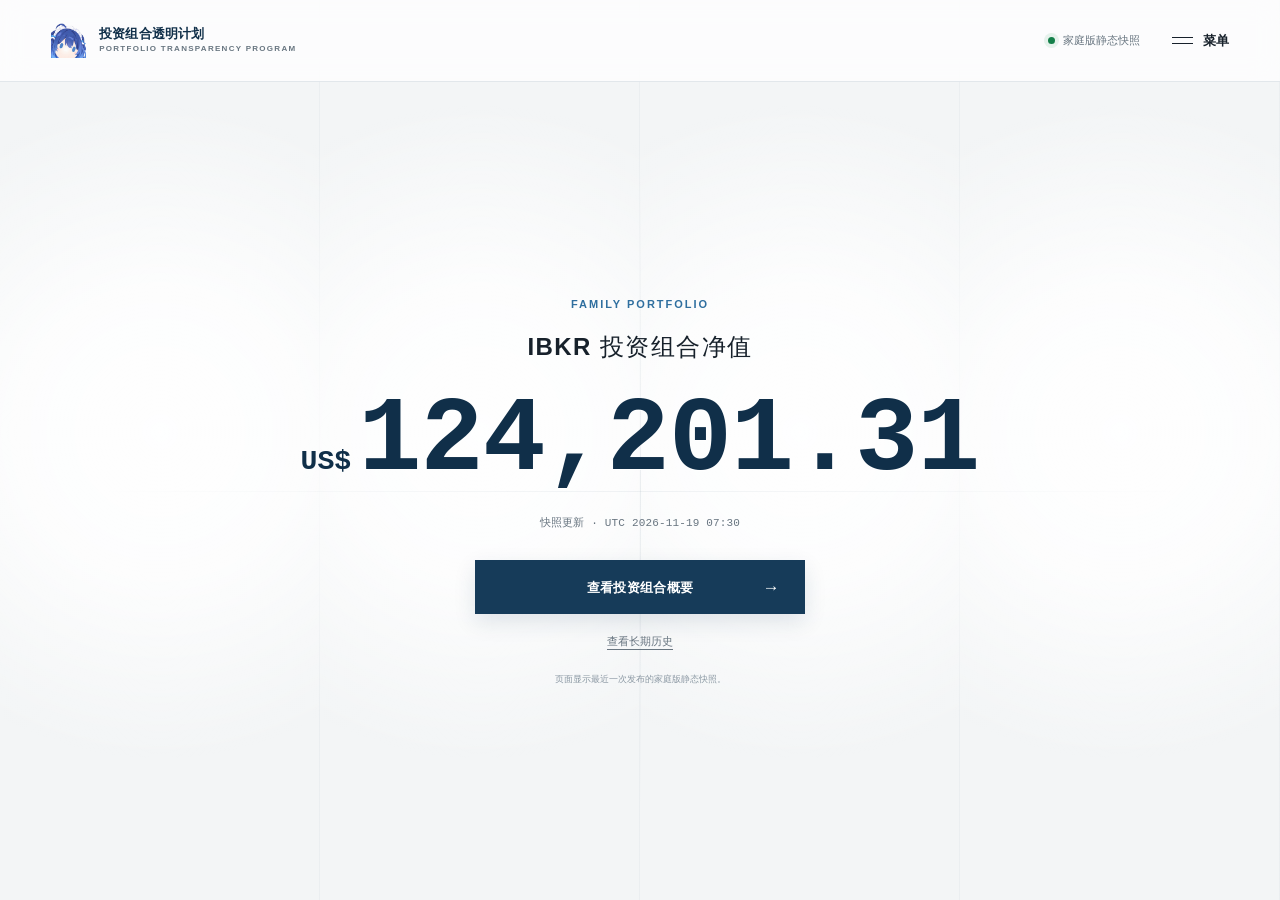
==== index.html @ 1c17d67e "Update completed close 20261118" ====
<!doctype html>
<html lang="zh-Hans">
<head>
  <link rel="icon" type="image/png" sizes="64x64" href="assets/site-favicon-v1.png?v=42b0c8343339">
  <meta charset="utf-8">
  <meta name="viewport" content="width=device-width, initial-scale=1">
  <meta name="color-scheme" content="light">
  <!-- FAMILY:PRIVACY_META:START -->
  <meta name="robots" content="noindex,nofollow,noarchive">
  <meta name="referrer" content="no-referrer">
  <!-- FAMILY:PRIVACY_META:END -->
  <title>投资组合透明计划</title>
  <style>
    :root {
      --page: #f3f5f6;
      --surface: #ffffff;
      --surface-soft: #eef3f6;
      --ink: #17212b;
      --ink-strong: #102f49;
      --muted: #687580;
      --soft: #8b98a3;
      --line: #d9e0e4;
      --navy: #163b59;
      --blue: #2f6f9f;
      --blue-soft: #e7f0f6;
      --gold: #bd8c28;
      --gold-soft: #f7efd9;
      --gold-hover: #a67618;
      --green: #14804a;
      --red: #b8474d;
      --sans: Inter, ui-sans-serif, -apple-system, BlinkMacSystemFont, "Segoe UI", "PingFang SC", "Hiragino Sans GB", "Microsoft YaHei", sans-serif;
      --mono: ui-monospace, SFMono-Regular, Menlo, Monaco, Consolas, "Liberation Mono", monospace;
    }

    * { box-sizing: border-box; }
    html { background: var(--page); }
    body { margin: 0; min-width: 320px; color: var(--ink); background: var(--page); font-family: var(--sans); line-height: 1.5; -webkit-font-smoothing: antialiased; }
    button, a { font: inherit; }
    button { color: inherit; }
    a { color: inherit; }
    [hidden] { display: none !important; }

    .page {
      min-height: 100svh;
      display: grid;
      grid-template-rows: auto minmax(0, 1fr) auto;
      overflow: hidden;
      background:
        radial-gradient(circle at 50% 48%, rgba(255,255,255,.96) 0, rgba(255,255,255,.82) 29%, rgba(255,255,255,0) 66%),
        linear-gradient(90deg, transparent 0, transparent calc(100% - 1px), rgba(22,59,89,.035) calc(100% - 1px)),
        var(--page);
      background-size: 25% 100%;
    }

    .topbar { position: relative; z-index: 10; display: flex; align-items: center; justify-content: space-between; min-height: 82px; padding: 18px clamp(22px, 4vw, 58px); border-bottom: 1px solid rgba(22,59,89,.11); background: rgba(255,255,255,.72); backdrop-filter: blur(14px); }
    .brand { display: inline-flex; align-items: center; gap: 13px; text-decoration: none; }
    .brand-mark { display: block; width: 35px; height: 35px; object-fit: contain; flex: 0 0 35px; }
    .brand-copy { display: grid; line-height: 1.08; }
    .brand-title { color: var(--ink-strong); font-size: 13px; font-weight: 760; letter-spacing: .01em; }
    .brand-subtitle { margin-top: 4px; color: var(--muted); font-size: 8px; font-weight: 700; letter-spacing: .16em; }

    .top-actions { display: flex; align-items: center; gap: 24px; }
    .archive-state { display: inline-flex; align-items: center; gap: 8px; color: var(--muted); font-size: 11px; white-space: nowrap; }
    .state-dot { width: 7px; height: 7px; border-radius: 50%; background: var(--green); box-shadow: 0 0 0 4px rgba(20,128,74,.09); }
    .archive-state.offline .state-dot { background: var(--red); box-shadow: 0 0 0 4px rgba(184,71,77,.09); }
    .menu-button { display: inline-flex; align-items: center; gap: 10px; min-height: 40px; padding: 6px 0 6px 8px; border: 0; background: transparent; cursor: pointer; font-size: 13px; font-weight: 680; }
    .menu-lines { display: grid; gap: 5px; width: 21px; }
    .menu-lines::before, .menu-lines::after { content: ""; display: block; width: 21px; height: 1px; background: currentColor; }
    .menu-button:hover { color: var(--blue); }
    .menu-button:focus-visible { color: var(--blue); outline: 3px solid rgba(47,111,159,.18); outline-offset: 5px; }

    .hero { position: relative; display: grid; place-items: center; min-height: 570px; padding: clamp(56px, 9vh, 108px) 22px; text-align: center; }
    .hero::before, .hero::after { content: ""; position: absolute; pointer-events: none; }
    .hero::before { top: 11%; bottom: 11%; left: 50%; width: 1px; background: linear-gradient(transparent, rgba(22,59,89,.075), transparent); }
    .hero::after { left: 7%; right: 7%; top: 50%; height: 1px; background: linear-gradient(90deg, transparent, rgba(22,59,89,.06), transparent); }
    .hero-inner { position: relative; z-index: 1; width: min(1040px, 100%); }
    .eyebrow { margin: 0 0 17px; color: var(--blue); font-size: 11px; font-weight: 760; letter-spacing: .18em; text-transform: uppercase; }
    h1 { margin: 0; color: var(--ink); font-size: clamp(17px, 2vw, 24px); font-weight: 560; letter-spacing: .06em; }

    .hero-money { display: inline-grid; grid-template-columns: max-content minmax(0,1fr); align-items: baseline; column-gap: .45em; max-width: 100%; margin: clamp(18px, 3vh, 30px) auto 0; color: var(--ink-strong); font-family: var(--mono); font-variant-numeric: tabular-nums; letter-spacing: -.055em; white-space: nowrap; }
    .money-symbol { justify-self: start; font-size: clamp(17px, 2.2vw, 30px); font-weight: 650; letter-spacing: 0; }
    .money-amount { justify-self: end; font-size: clamp(47px, 8.2vw, 112px); font-weight: 640; line-height: .96; text-shadow: 0 1px 0 rgba(255,255,255,.95); }
    .asof { margin: clamp(18px, 2.5vh, 27px) 0 0; color: var(--muted); font: 11px var(--mono); letter-spacing: .015em; }

    .portfolio-action { display: inline-grid; align-items: center; justify-items: center; grid-template-columns: 1fr auto 1fr; min-width: min(330px, 100%); min-height: 54px; margin-top: 30px; padding: 12px 22px; border: 1px solid var(--navy); color: #fff; background: var(--navy); box-shadow: 0 8px 22px rgba(22,59,89,.12); font-size: 13px; font-weight: 800; letter-spacing: .025em; text-decoration: none; transition: background 140ms ease, border-color 140ms ease, box-shadow 140ms ease, transform 140ms ease; }
    .portfolio-action-text { grid-column: 2; line-height: 1; }
    .portfolio-action-arrow { grid-column: 3; justify-self: end; margin-right: 2px; font-size: 17px; font-weight: 500; }
    .portfolio-action:hover { border-color: var(--blue); background: var(--blue); box-shadow: 0 10px 24px rgba(47,111,159,.18); transform: translateY(-1px); }
    .portfolio-action:focus-visible { outline: 3px solid rgba(47,111,159,.22); outline-offset: 4px; }
    .history-link { display: block; width: max-content; margin: 19px auto 0; color: var(--muted); font-size: 11px; text-underline-offset: 4px; }
    .history-link:hover { color: var(--blue); }
    .history-link:focus-visible { color: var(--blue); outline: 2px solid rgba(47,111,159,.18); outline-offset: 4px; }
    .archive-note { max-width: 550px; margin: 22px auto 0; color: var(--soft); font-size: 9px; line-height: 1.6; }

    .menu-backdrop { position: fixed; inset: 0; z-index: 100; display: grid; justify-items: end; background: rgba(16,33,47,.28); backdrop-filter: blur(4px); }
    .side-menu { width: min(440px, 92vw); height: 100%; overflow-y: auto; padding: 22px clamp(24px, 4vw, 42px) 36px; border-top: 5px solid var(--gold); border-left: 1px solid rgba(22,59,89,.14); background: var(--surface); box-shadow: -18px 0 42px rgba(16,47,73,.16); }
    .menu-head { display: flex; align-items: center; justify-content: space-between; min-height: 48px; padding-bottom: 18px; border-bottom: 1px solid var(--line); }
    .menu-title { margin: 0; font-size: 12px; font-weight: 760; letter-spacing: .14em; text-transform: uppercase; }
    .close-button { width: 38px; height: 38px; border: 0; background: transparent; cursor: pointer; font-size: 25px; font-weight: 300; line-height: 1; }
    .close-button:hover { color: var(--blue); }
    .close-button:focus-visible { color: var(--blue); outline: 3px solid rgba(47,111,159,.18); outline-offset: 2px; }
    .menu-section-title { margin: 27px 0 9px; color: var(--muted); font-size: 9px; font-weight: 760; letter-spacing: .14em; text-transform: uppercase; }
    .menu-list { display: grid; }
    .menu-item { display: grid; grid-template-columns: minmax(0,1fr) max-content; align-items: center; gap: 16px; min-height: 63px; border-bottom: 1px solid var(--line); color: var(--ink); text-decoration: none; }
    .menu-item:hover { color: var(--blue); background: linear-gradient(90deg, rgba(231,240,246,.72), transparent); }
    .menu-item:focus-visible { color: var(--blue); outline: 3px solid rgba(47,111,159,.17); outline-offset: -3px; }
    .menu-item[aria-disabled="true"] { color: var(--soft); cursor: default; }
    .menu-item[aria-disabled="true"]:hover { color: var(--soft); background: transparent; }
    .menu-item-name { font-size: 14px; font-weight: 650; }
    .menu-item-meta { color: inherit; font: 9px var(--mono); letter-spacing: .04em; }
    .family-note { margin: 30px 0 0; padding: 17px 0 0; border-top: 1px solid var(--line); color: var(--muted); font-size: 10px; line-height: 1.7; }

    @media (max-width: 700px) {
      .page { background-size: 50% 100%; }
      .topbar { min-height: 70px; padding-block: 14px; }
      .archive-state, .brand-copy { display: none; }
      .hero { min-height: 520px; padding-block: 48px; }
      .money-amount { font-size: clamp(43px, 13vw, 72px); }
    }
    @media (max-width: 400px) { .money-amount { font-size: 41px; } .money-symbol { font-size: 15px; } }
    @media (prefers-reduced-motion: reduce) { *, *::before, *::after { transition: none !important; } }
  </style>
<script src="assets/mixed-typography.js?v=c60f08a7a998" defer></script>
</head>
<body>
  <div class="page">
    <header class="topbar">
      <a class="brand" href="index.html" aria-label="投资组合透明计划首页">
        <img class="brand-mark" src="assets/site-brand-v1.png?v=591e1d44d12f" width="35" height="35" alt="" aria-hidden="true">
        <span class="brand-copy"><span class="brand-title">投资组合透明计划</span><span class="brand-subtitle">PORTFOLIO TRANSPARENCY PROGRAM</span></span>
      </a>
      <div class="top-actions">
        <span class="archive-state" id="archiveState"><span class="state-dot" aria-hidden="true"></span><span>正在读取家庭快照</span></span>
        <button class="menu-button" id="menuButton" type="button" aria-expanded="false" aria-controls="sideMenu"><span class="menu-lines" aria-hidden="true"></span><span>菜单</span></button>
      </div>
    </header>

    <main class="hero">
      <div class="hero-inner">
        <p class="eyebrow">Family Portfolio</p>
        <h1>IBKR 投资组合净值</h1>
        <div class="hero-money" id="portfolioNav" aria-live="polite"><span class="money-symbol">US$</span><span class="money-amount">—</span></div>
        <p class="asof" id="archiveTime">快照更新 · —</p>
        <a class="portfolio-action" href="dashboard.html"><span class="portfolio-action-text">查看投资组合概要</span><span class="portfolio-action-arrow" aria-hidden="true">→</span></a>
        <!-- FAMILY:INDEX_HISTORY_HERO:START -->
        <a class="history-link" href="history.html">查看长期历史</a>
        <!-- FAMILY:INDEX_HISTORY_HERO:END -->
        <p class="archive-note">页面显示最近一次发布的家庭版静态快照。</p>
      </div>
    </main>

  </div>

  <div class="menu-backdrop" id="menuBackdrop" hidden>
    <aside class="side-menu" id="sideMenu" aria-labelledby="sideMenuTitle">
      <div class="menu-head"><h2 class="menu-title" id="sideMenuTitle">工作台导航</h2><button class="close-button" id="closeMenuButton" type="button" aria-label="关闭菜单">×</button></div>
      <p class="menu-section-title">页面导航</p>
      <nav class="menu-list" aria-label="页面导航">
        <a class="menu-item" href="index.html" aria-current="page"><span class="menu-item-name">首页</span><span class="menu-item-meta">当前</span></a>
        <!-- FAMILY:INDEX_CASH_FLOW_MENU:START --><span class="menu-item" aria-disabled="true"><span class="menu-item-name">现金流量</span><span class="menu-item-meta">本地专属</span></span><!-- FAMILY:INDEX_CASH_FLOW_MENU:END -->
        <a class="menu-item" href="dashboard.html"><span class="menu-item-name">投资组合</span><span class="menu-item-meta">进入 →</span></a>
        <!-- FAMILY:INDEX_INSTRUMENT_MENU:START -->
        <a class="menu-item" href="instrument.html"><span class="menu-item-name">证券研究</span><span class="menu-item-meta">进入 →</span></a>
        <!-- FAMILY:INDEX_INSTRUMENT_MENU:END -->
        <!-- FAMILY:INDEX_DECISION_MENU:START --><span class="menu-item" aria-disabled="true"><span class="menu-item-name">交易决策</span><span class="menu-item-meta">本地专属</span></span><!-- FAMILY:INDEX_DECISION_MENU:END -->
        <!-- FAMILY:INDEX_MARKET_MENU:START -->
        <a class="menu-item" href="market.html"><span class="menu-item-name">市场监控</span><span class="menu-item-meta">进入 →</span></a>
        <!-- FAMILY:INDEX_MARKET_MENU:END -->
        <span class="menu-item" aria-disabled="true"><span class="menu-item-name">期权雷达</span><span class="menu-item-meta">规划中</span></span>
        <!-- FAMILY:INDEX_HISTORY_MENU:START -->
        <a class="menu-item" href="history.html"><span class="menu-item-name">历史档案</span><span class="menu-item-meta">进入 →</span></a>
        <!-- FAMILY:INDEX_HISTORY_MENU:END -->
      </nav>
      <p class="family-note"><strong>家庭访问版本</strong><br>GitHub Pages 家庭版包含经筛选的静态首页、投资组合、证券研究目录、Dashboard 深链接入的持仓详情与历史档案；现金流量和完整研究资料仍保留在本地私人产品中。</p>
    </aside>
  </div>

  <script id="familyPortfolioSummary" type="application/json">{"asOf":"2026-11-19T07:30:24.497728Z","currency":"USD","netLiquidation":124201.314785573}</script>
  <script>
    (function () {
      "use strict";
      var moneyFormatter = new Intl.NumberFormat("en-US", { minimumFractionDigits: 2, maximumFractionDigits: 2 });
      var menuButton = document.getElementById("menuButton");
      var closeMenuButton = document.getElementById("closeMenuButton");
      var menuBackdrop = document.getElementById("menuBackdrop");

      function openMenu() { menuBackdrop.hidden = false; menuButton.setAttribute("aria-expanded", "true"); closeMenuButton.focus(); }
      function closeMenu() { menuBackdrop.hidden = true; menuButton.setAttribute("aria-expanded", "false"); menuButton.focus(); }
      function asNumber(value) {
        if (value == null || value === "") return null;
        var number = Number(value);
        return Number.isFinite(number) ? number : null;
      }
      function currencyMark(currency) {
        var code = String(currency || "USD").toUpperCase();
        return code === "USD" ? "US$" : code;
      }

        function renderSummary(summary, mode) {
          var nav = asNumber(summary.netLiquidation);
          if (nav == null) return false;
          document.querySelector("#portfolioNav .money-symbol").textContent = currencyMark(summary.currency);
          document.querySelector("#portfolioNav .money-amount").textContent = (nav < 0 ? "-" : "") + moneyFormatter.format(Math.abs(nav));
          var asOf = summary.asOf || summary.fetchedAt;
          var date = asOf ? new Date(asOf) : null;
          var text = date && Number.isFinite(date.getTime()) ? "UTC " + date.toISOString().slice(0,16).replace("T", " ") : "时间待补充";
          document.getElementById("archiveTime").textContent = "快照更新 · " + text;
          document.getElementById("archiveState").querySelector("span:last-child").textContent = "家庭版静态快照";
          return true;
        }

      /* FAMILY:INDEX_LOADER:START */
      function loadSummary() {
        var embedded = JSON.parse(document.getElementById("familyPortfolioSummary").textContent);
        renderSummary(embedded, "family");
      }
      /* FAMILY:INDEX_LOADER:END */

      menuButton.addEventListener("click", openMenu);
      closeMenuButton.addEventListener("click", closeMenu);
      menuBackdrop.addEventListener("click", function (event) { if (event.target === menuBackdrop) closeMenu(); });
      document.addEventListener("keydown", function (event) { if (event.key === "Escape" && !menuBackdrop.hidden) closeMenu(); });
      loadSummary();
    }());
  </script>
</body>
</html>
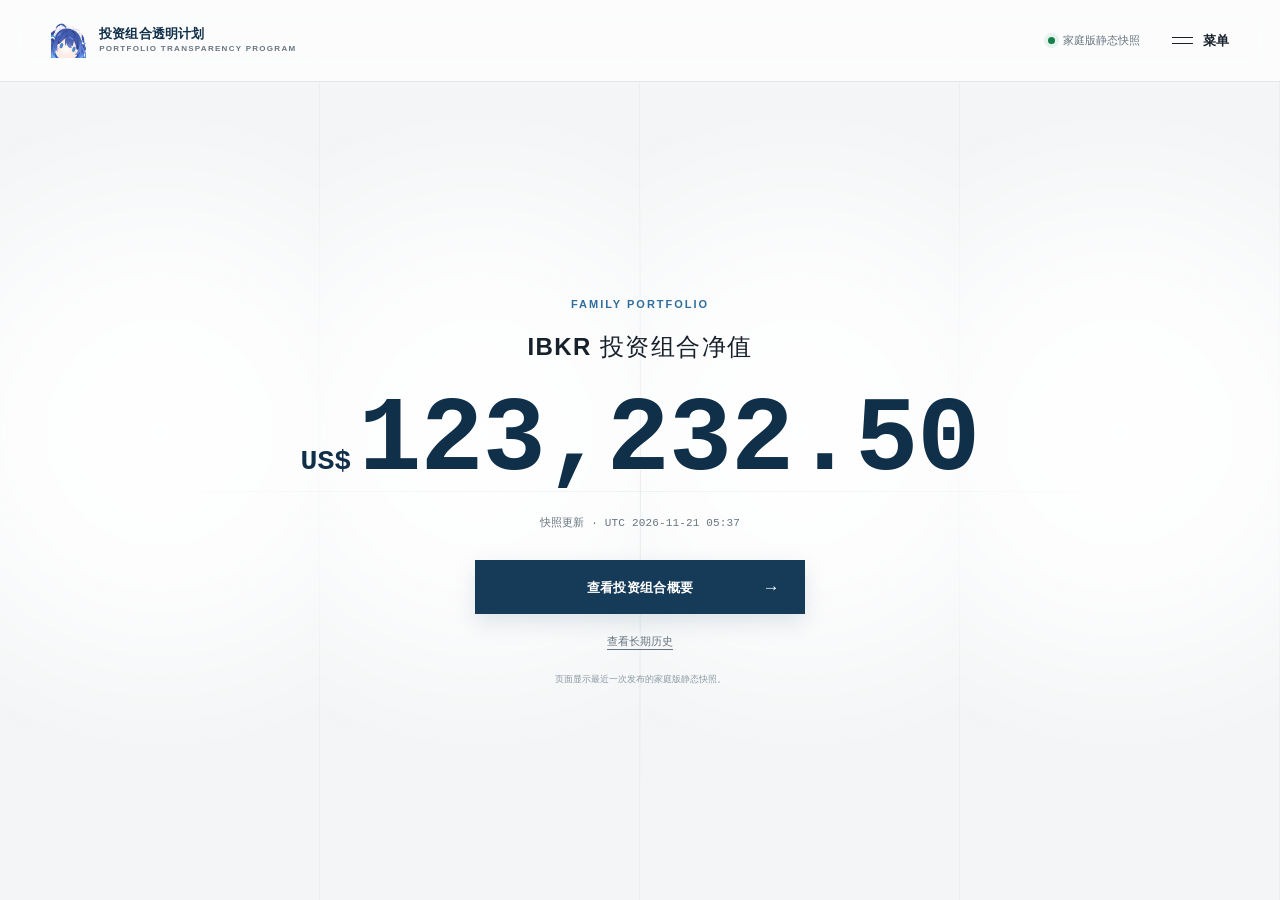
==== commit 9a32d4ed: "Update verified family completed close for November 19" ====
--- a/index.html
+++ b/index.html
@@ -175,7 +175,7 @@
     </aside>
   </div>
 
-  <script id="familyPortfolioSummary" type="application/json">{"asOf":"2026-11-19T07:30:24.497728Z","currency":"USD","netLiquidation":124201.314785573}</script>
+  <script id="familyPortfolioSummary" type="application/json">{"asOf":"2026-11-21T05:37:31.574993Z","currency":"USD","netLiquidation":123232.504785542}</script>
   <script>
     (function () {
       "use strict";
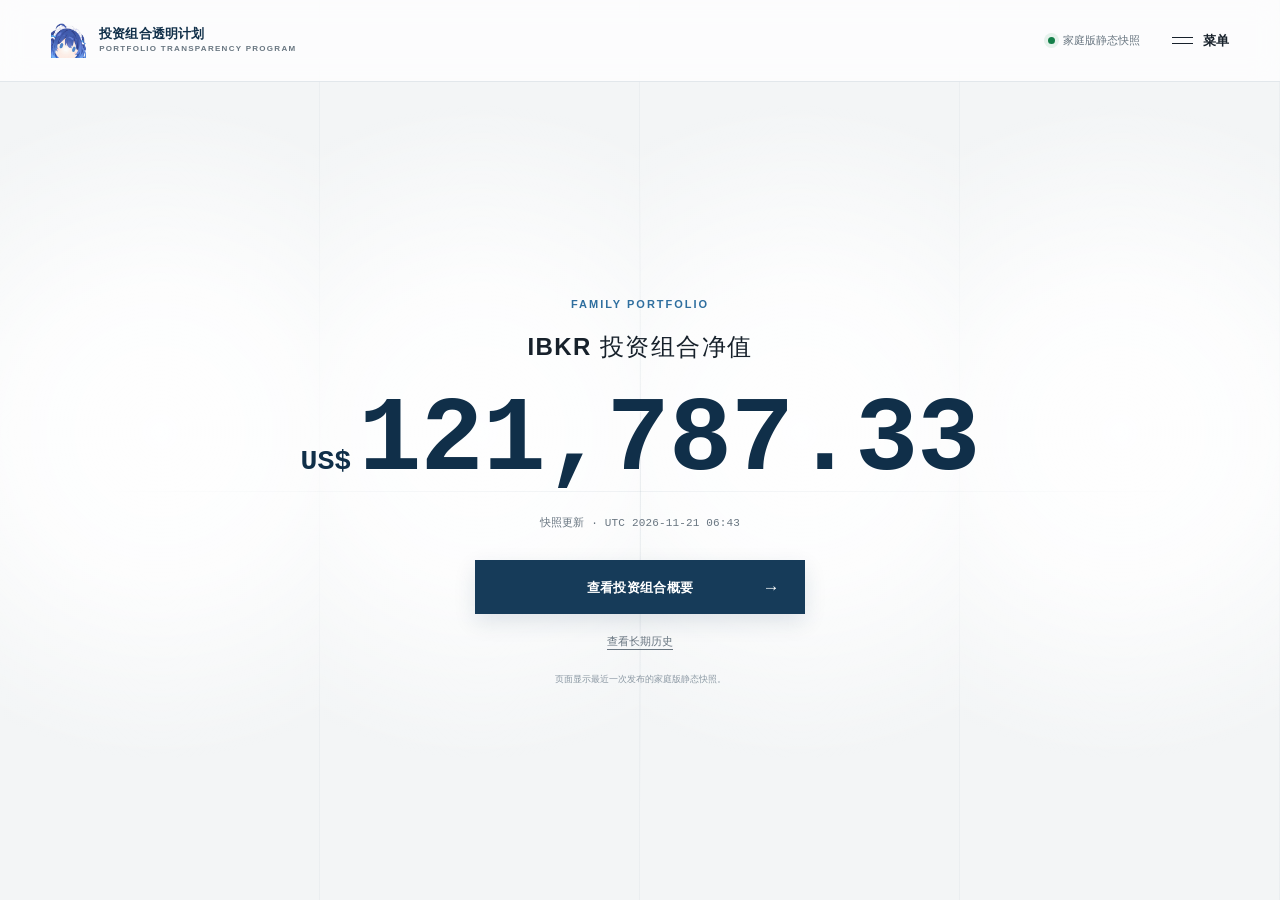
==== commit 631052a8: "Update family data for the November 20 close" ====
--- a/index.html
+++ b/index.html
@@ -175,7 +175,7 @@
     </aside>
   </div>
 
-  <script id="familyPortfolioSummary" type="application/json">{"asOf":"2026-11-21T05:37:31.574993Z","currency":"USD","netLiquidation":123232.504785542}</script>
+  <script id="familyPortfolioSummary" type="application/json">{"asOf":"2026-11-21T06:43:33.634119Z","currency":"USD","netLiquidation":121787.334785748}</script>
   <script>
     (function () {
       "use strict";
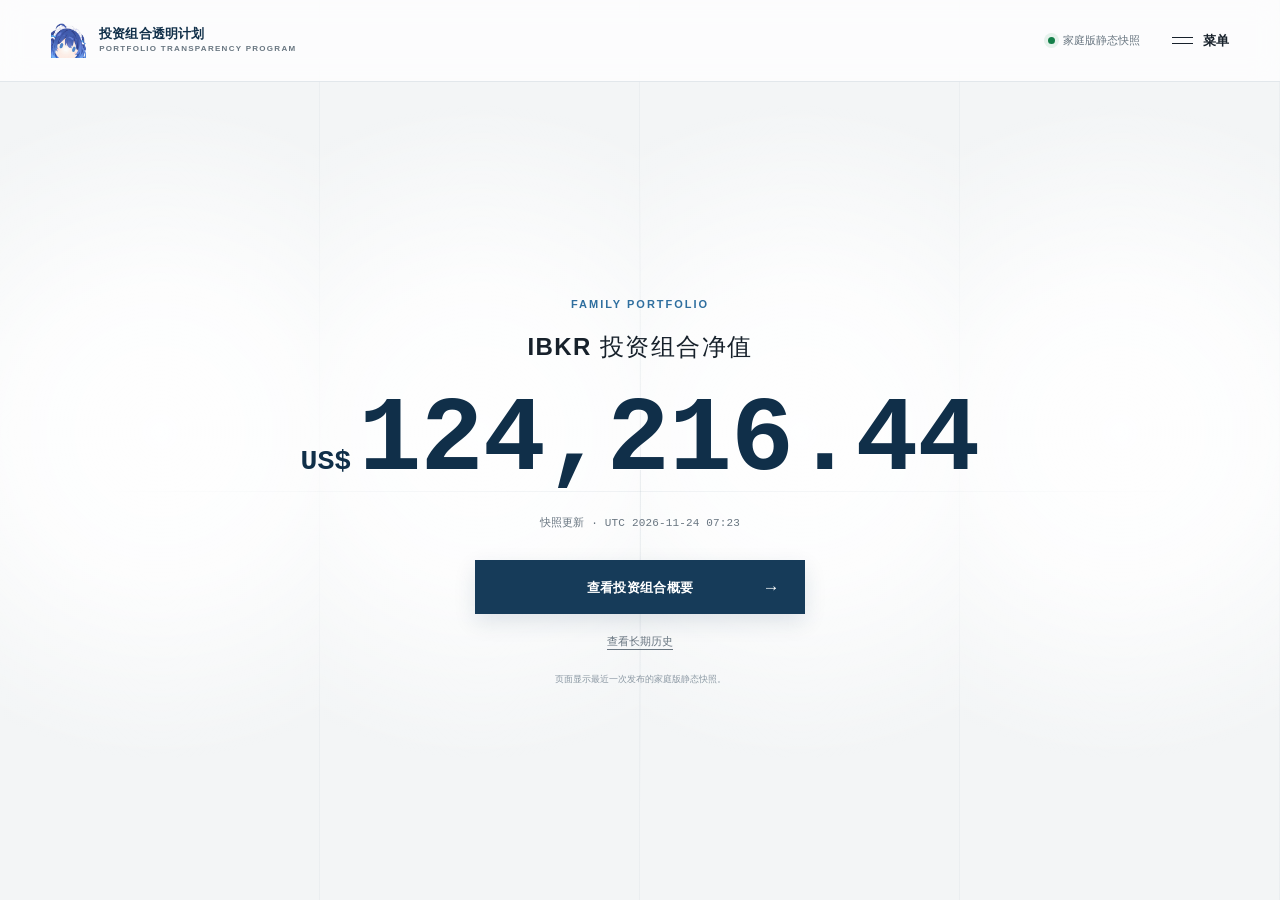
==== commit 21f8565e: "Update completed close 20261123" ====
--- a/index.html
+++ b/index.html
@@ -163,9 +163,7 @@
         <a class="menu-item" href="instrument.html"><span class="menu-item-name">证券研究</span><span class="menu-item-meta">进入 →</span></a>
         <!-- FAMILY:INDEX_INSTRUMENT_MENU:END -->
         <!-- FAMILY:INDEX_DECISION_MENU:START --><span class="menu-item" aria-disabled="true"><span class="menu-item-name">交易决策</span><span class="menu-item-meta">本地专属</span></span><!-- FAMILY:INDEX_DECISION_MENU:END -->
-        <!-- FAMILY:INDEX_MARKET_MENU:START -->
-        <a class="menu-item" href="market.html"><span class="menu-item-name">市场监控</span><span class="menu-item-meta">进入 →</span></a>
-        <!-- FAMILY:INDEX_MARKET_MENU:END -->
+        <!-- FAMILY:INDEX_MARKET_MENU:START --><span class="menu-item" aria-disabled="true"><span class="menu-item-name">市场监控</span><span class="menu-item-meta">本地专属</span></span><!-- FAMILY:INDEX_MARKET_MENU:END -->
         <span class="menu-item" aria-disabled="true"><span class="menu-item-name">期权雷达</span><span class="menu-item-meta">规划中</span></span>
         <!-- FAMILY:INDEX_HISTORY_MENU:START -->
         <a class="menu-item" href="history.html"><span class="menu-item-name">历史档案</span><span class="menu-item-meta">进入 →</span></a>
@@ -175,7 +173,7 @@
     </aside>
   </div>
 
-  <script id="familyPortfolioSummary" type="application/json">{"asOf":"2026-11-21T06:43:33.634119Z","currency":"USD","netLiquidation":121787.334785748}</script>
+  <script id="familyPortfolioSummary" type="application/json">{"asOf":"2026-11-24T07:23:52.056958Z","currency":"USD","netLiquidation":124216.442674918}</script>
   <script>
     (function () {
       "use strict";
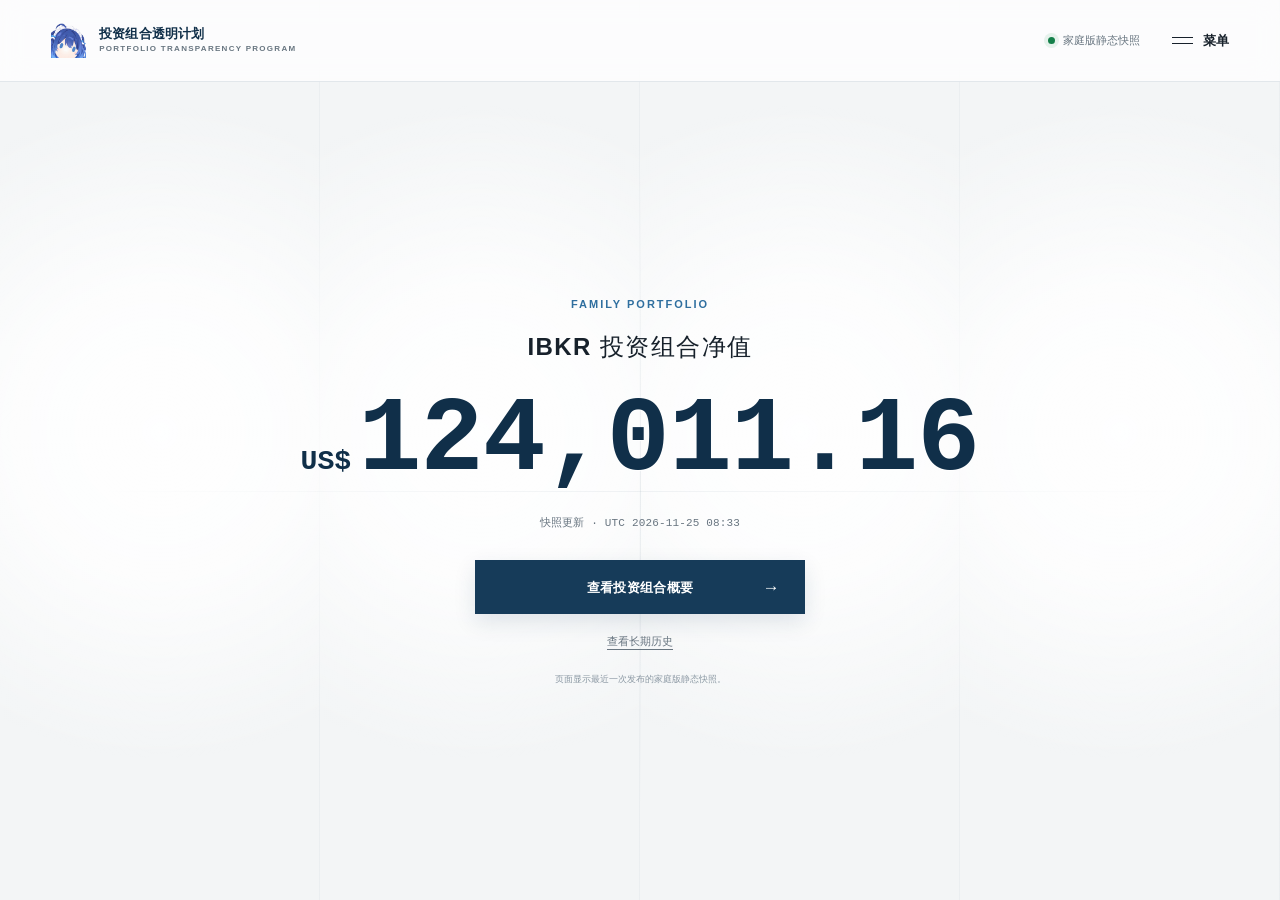
==== commit 1347dba3: "Update completed close 20261124" ====
--- a/index.html
+++ b/index.html
@@ -173,7 +173,7 @@
     </aside>
   </div>
 
-  <script id="familyPortfolioSummary" type="application/json">{"asOf":"2026-11-24T07:23:52.056958Z","currency":"USD","netLiquidation":124216.442674918}</script>
+  <script id="familyPortfolioSummary" type="application/json">{"asOf":"2026-11-25T08:33:35.288667Z","currency":"USD","netLiquidation":124011.16267489}</script>
   <script>
     (function () {
       "use strict";
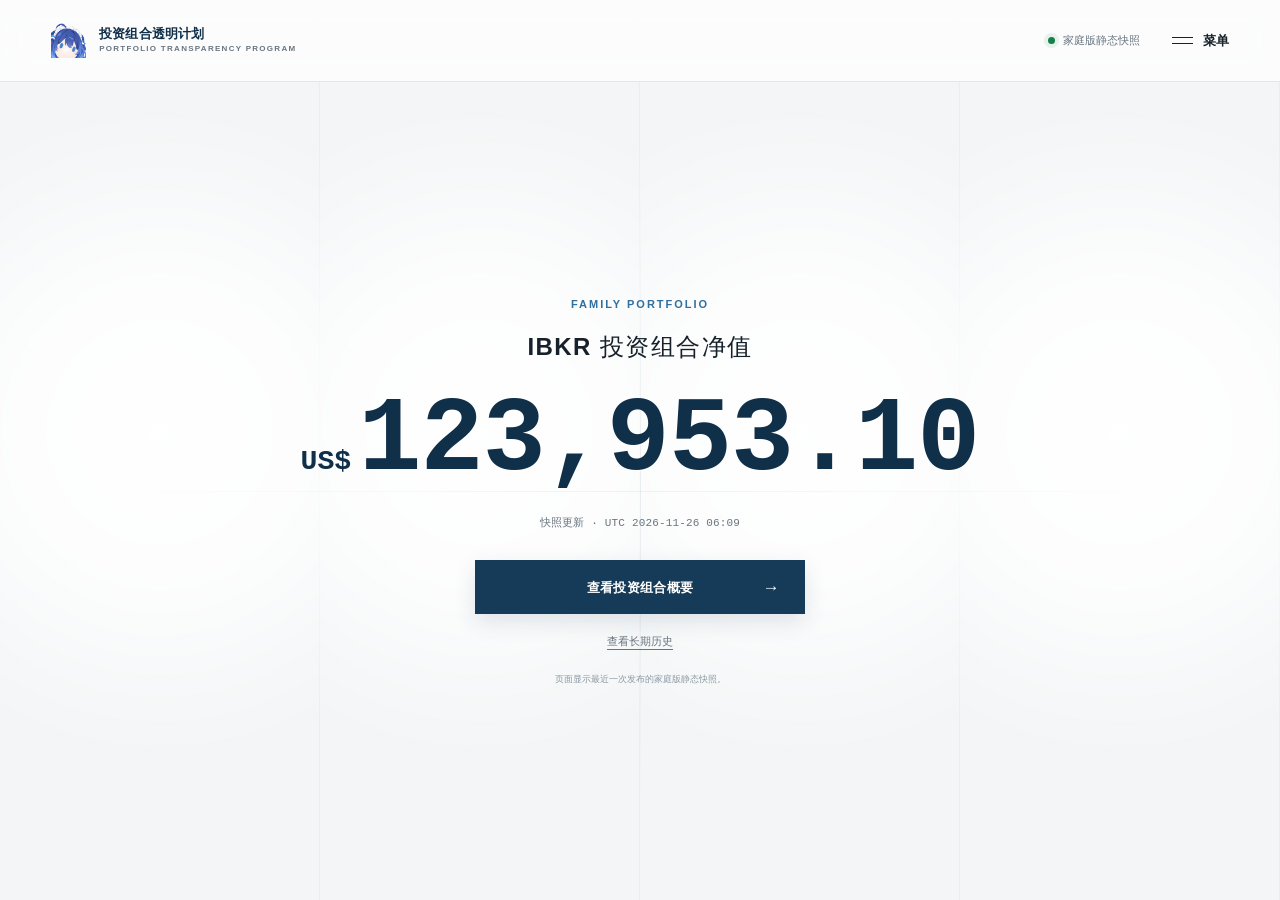
==== commit 0f7061af: "Update completed close 20261125" ====
--- a/index.html
+++ b/index.html
@@ -173,7 +173,7 @@
     </aside>
   </div>
 
-  <script id="familyPortfolioSummary" type="application/json">{"asOf":"2026-11-25T08:33:35.288667Z","currency":"USD","netLiquidation":124011.16267489}</script>
+  <script id="familyPortfolioSummary" type="application/json">{"asOf":"2026-11-26T06:09:40.589130Z","currency":"USD","netLiquidation":123953.101808884}</script>
   <script>
     (function () {
       "use strict";
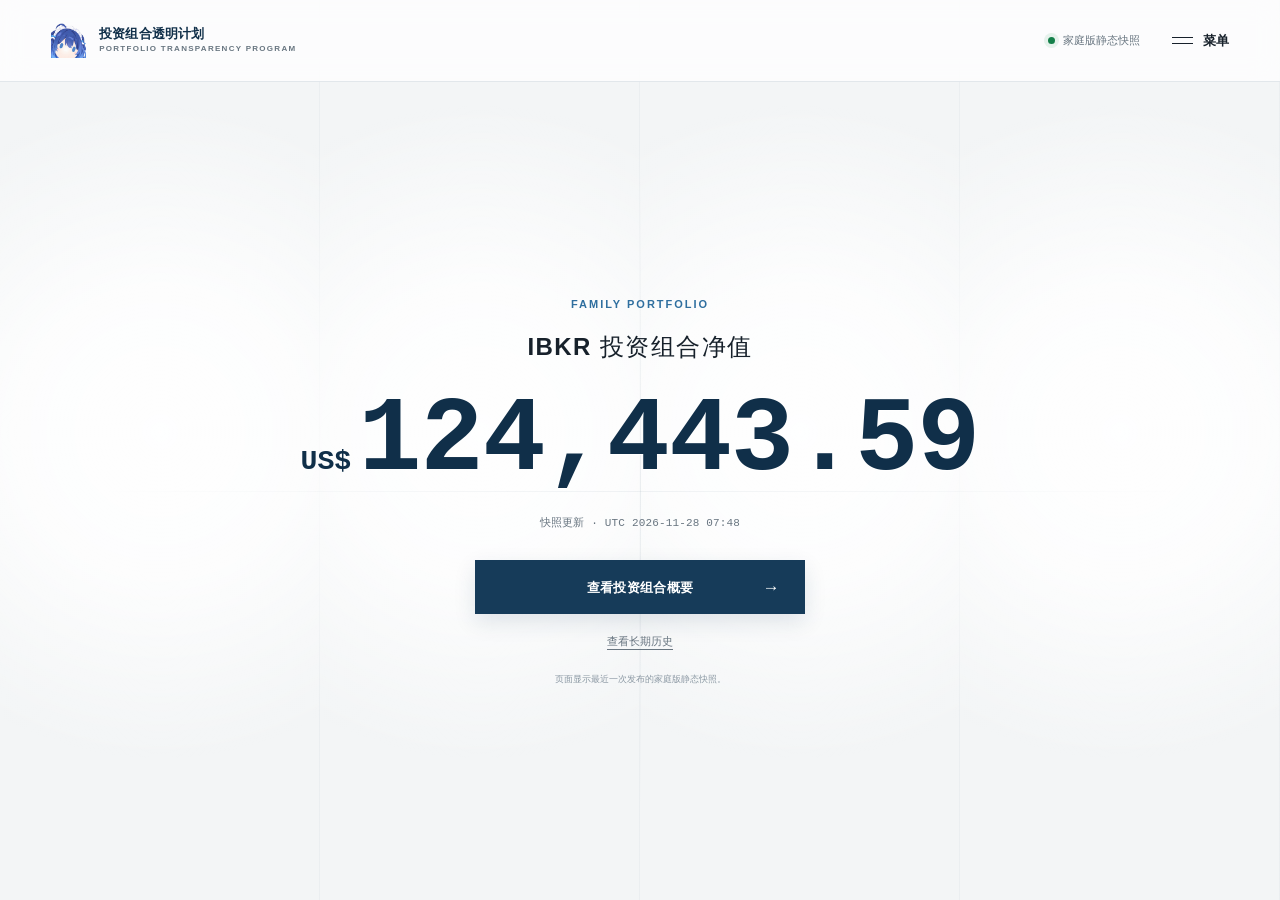
==== commit d1d43cdd: "Update completed close 20261127" ====
--- a/index.html
+++ b/index.html
@@ -173,7 +173,7 @@
     </aside>
   </div>
 
-  <script id="familyPortfolioSummary" type="application/json">{"asOf":"2026-11-26T06:09:40.589130Z","currency":"USD","netLiquidation":123953.101808884}</script>
+  <script id="familyPortfolioSummary" type="application/json">{"asOf":"2026-11-28T07:48:28.226607Z","currency":"USD","netLiquidation":124443.594416659}</script>
   <script>
     (function () {
       "use strict";
